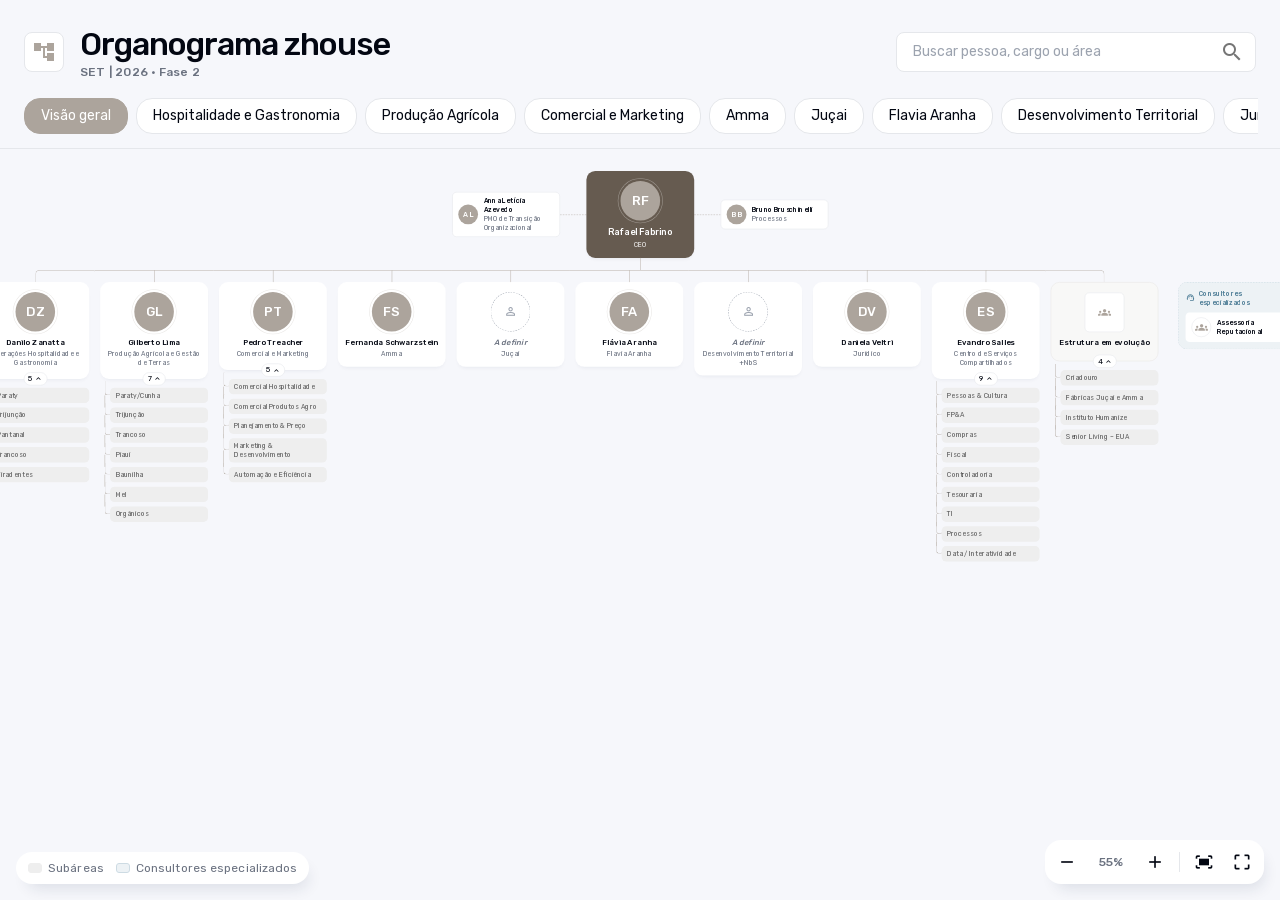
==== index.html @ 2b1d93f6 "Add files via upload" ====
<!doctype html>
<html lang="pt-BR">
<head>
  <meta charset="utf-8">
  <meta name="viewport" content="width=device-width, initial-scale=1">
  <title>Organograma zhouse</title>
  <link rel="preload" href="fonts/Rubik.woff2" as="font" type="font/woff2" crossorigin>
  <link rel="preload" href="fonts/MaterialIcons.woff2" as="font" type="font/woff2" crossorigin>
  <link rel="stylesheet" href="css/styles.css">
  <style>html, body { margin: 0; background: #F6F7FB; }</style>
</head>
<body>
  <main id="org-app" class="org-app" aria-label="Organograma zhouse"></main>
  <noscript><p style="padding:24px;font-family:sans-serif">Ative o JavaScript para visualizar o organograma.</p></noscript>
  <script src="js/data.js"></script>
  <script src="js/organograma.js"></script>
</body>
</html>
---- css/styles.css ----
/* Organograma zhouse — visual alinhado ao design system da intranet Conexão.
   Tudo escopado em .org-app para não vazar estilos quando embutido. */

@font-face { font-family: "Rubik"; font-style: normal; font-weight: 300 900; font-display: swap; src: url("../fonts/Rubik.woff2") format("woff2"); }
@font-face { font-family: "Material Icons"; font-style: normal; font-weight: 400; font-display: block; src: url("../fonts/MaterialIcons.woff2") format("woff2"); }

.org-app {
  --org-bg: #f6f7fb;
  --org-sand: #aca49c;
  --org-sand-soft: #f8f8f7;
  --org-sand-line: #eae8e6;
  --org-earth: #665b50;
  --org-earth-soft: #f3f2f1;
  --org-earth-line: #d9d6d3;
  --org-lake: #4e7d96;
  --org-lake-soft: #edf2f5;
  --org-lake-line: #cddbe3;
  --org-ink: #030712;
  --org-ink-2: #6b7280;
  --org-ink-3: #9ca3af;
  --org-muted: rgba(0, 0, 0, 0.6);
  --org-icon: rgba(0, 0, 0, 0.54);
  --org-border: #e5e7eb;
  --org-divider: #d9d9dd;
  --org-tile: #eeeeee;
  --org-line: #bdb6b0;
  --org-success: #16a34a;
  --org-success-bg: #f0fdf4;
  --org-shadow-card: rgba(24, 39, 75, 0.12) 0px 5px 10px -6px;
  --org-shadow-panel: rgba(24, 39, 75, 0.12) 5px 10px 15px -6px;
  --org-shadow-raised: rgba(24, 39, 75, 0.12) 0px 6px 14px 1px;
  --org-ease: cubic-bezier(0.4, 0, 0.2, 1);
  --org-card-w: 196px;
  --org-gap: 22px;

  box-sizing: border-box;
  display: flex;
  flex-direction: column;
  height: 100vh;
  min-height: 480px;
  background: var(--org-bg);
  color: var(--org-ink);
  font-family: "Rubik", ui-sans-serif, system-ui, sans-serif;
  font-size: 14px;
  line-height: 20px;
  letter-spacing: 0.1px;
  -webkit-font-smoothing: antialiased;
  overflow: hidden;
}
.org-app *, .org-app *::before, .org-app *::after { box-sizing: border-box; }
.org-app button { font: inherit; color: inherit; }
.org-app a { color: var(--org-lake); text-decoration: none; }
.org-app a:hover { color: var(--org-earth); }
.org-app :focus-visible { outline: 2px solid var(--org-lake); outline-offset: 2px; }

.org-icon {
  font-family: "Material Icons"; font-weight: normal; font-style: normal; font-size: 24px;
  line-height: 1; width: 1em; height: 1em; overflow: hidden; display: inline-block;
  text-transform: none; letter-spacing: normal; white-space: nowrap; direction: ltr;
  font-feature-settings: "liga"; -webkit-font-smoothing: antialiased; user-select: none; flex-shrink: 0;
}
.org-sr { position: absolute; width: 1px; height: 1px; padding: 0; margin: -1px; overflow: hidden; clip: rect(0 0 0 0); white-space: nowrap; border: 0; }

/* ---------- Topo ---------- */
.org-top { flex-shrink: 0; padding: 24px 24px 0; display: flex; flex-direction: column; gap: 16px; }
.org-titlebar { display: flex; align-items: center; justify-content: space-between; gap: 16px; flex-wrap: wrap; }
.org-title { display: flex; align-items: center; gap: 16px; min-width: 0; }
.org-title-badge { display: flex; align-items: center; justify-content: center; padding: 7px; background: #fff; border: 1px solid var(--org-border); border-radius: 8px; color: var(--org-sand); }
.org-title h1 { margin: 0; font-size: 32px; line-height: 40px; font-weight: 500; letter-spacing: -1px; color: var(--org-ink); }
.org-title p { margin: 0; font-size: 12px; line-height: 16px; font-weight: 500; letter-spacing: 0.2px; color: var(--org-ink-2); }

/* Busca */
.org-search { position: relative; width: 100%; max-width: 360px; }
.org-search-field { display: flex; align-items: center; height: 40px; padding: 0 6px 0 14px; background: #fff; border: 1px solid var(--org-border); border-radius: 8px; transition: border-color 150ms var(--org-ease); }
.org-search-field:hover, .org-search-field:focus-within { border-color: var(--org-sand); }
.org-search-field input { flex: 1; min-width: 0; border: 0; outline: 0; background: none; font: inherit; color: var(--org-ink); }
.org-search-field input::placeholder { color: var(--org-ink-3); }
.org-search-field .org-icon { color: var(--org-icon); padding: 5px; box-sizing: content-box; }
.org-results { position: absolute; z-index: 30; top: 44px; left: 0; right: 0; max-height: 320px; overflow-y: auto; margin: 0; padding: 6px; list-style: none; background: #fff; border-radius: 8px; box-shadow: var(--org-shadow-raised); }
.org-results[hidden] { display: none; }
.org-result { display: flex; align-items: center; gap: 10px; width: 100%; padding: 8px; border: 0; border-radius: 5px; background: none; text-align: left; cursor: pointer; }
.org-result:hover, .org-result[aria-selected="true"] { background: #f5f5f5; }
.org-result-text { min-width: 0; }
.org-result-text strong { display: block; font-weight: 500; overflow: hidden; text-overflow: ellipsis; white-space: nowrap; }
.org-result-text span { display: block; font-size: 12px; line-height: 16px; color: var(--org-ink-2); overflow: hidden; text-overflow: ellipsis; white-space: nowrap; }
.org-result-empty { padding: 10px; font-size: 12px; color: var(--org-ink-2); }

/* Abas */
.org-tabs { display: flex; gap: 8px; overflow-x: auto; padding: 2px 2px 14px; margin: 0 -2px; scrollbar-width: thin; }
.org-tab { flex-shrink: 0; height: 36px; padding: 0 16px; border: 1px solid var(--org-border); border-radius: 16px; background: #fff; color: var(--org-ink); font-size: 14px; font-weight: 500; line-height: 20px; cursor: pointer; white-space: nowrap; transition: background-color 250ms var(--org-ease), color 250ms var(--org-ease), border-color 250ms var(--org-ease); }
.org-tab:hover { color: var(--org-sand); border-color: var(--org-sand); }
.org-tab[aria-selected="true"] { background: var(--org-sand); border-color: var(--org-sand); color: #fff; }

/* ---------- Área do organograma ---------- */
.org-viewport { position: relative; flex: 1; min-height: 0; overflow: auto; border-top: 1px solid var(--org-border); cursor: grab; touch-action: pan-x pan-y; }
.org-viewport.is-panning { cursor: grabbing; user-select: none; }
.org-stage { position: relative; }
.org-canvas { position: absolute; top: 0; left: 0; display: block; width: max-content; padding: 40px 48px 96px; transform-origin: 0 0; }

.org-tools { position: absolute; z-index: 20; right: 16px; bottom: 16px; display: flex; align-items: center; gap: 2px; padding: 4px; background: #fff; border-radius: 16px; box-shadow: var(--org-shadow-panel); }
.org-tool { display: inline-flex; align-items: center; justify-content: center; width: 36px; height: 36px; border: 0; border-radius: 12px; background: transparent; color: var(--org-icon); cursor: pointer; transition: background-color 150ms var(--org-ease), color 150ms var(--org-ease); }
.org-tool:hover { background: #f5f5f5; color: var(--org-sand); }
.org-tool .org-icon { font-size: 20px; }
.org-zoom-label { min-width: 48px; text-align: center; font-size: 12px; line-height: 16px; font-weight: 500; color: var(--org-ink-2); }
.org-tool-sep { width: 1px; height: 20px; background: var(--org-border); margin: 0 4px; }

.org-legend { position: absolute; z-index: 20; left: 16px; bottom: 16px; display: flex; flex-wrap: nowrap; overflow: hidden; gap: 12px; padding: 8px 12px; background: #fff; border-radius: 16px; box-shadow: var(--org-shadow-panel); font-size: 12px; line-height: 16px; color: var(--org-ink-2); max-width: calc(100% - 260px); }
.org-legend span { display: inline-flex; align-items: center; gap: 6px; white-space: nowrap; }
.org-legend i { width: 14px; height: 10px; border-radius: 3px; border: 1px solid; }
.org-legend .is-transversal { background: var(--org-earth-soft); border-color: var(--org-earth-line); }
.org-legend .is-consultants { background: var(--org-lake-soft); border-color: var(--org-lake-line); }
.org-legend .is-interim { background: var(--org-success-bg); border-color: #bbf7d0; }
.org-legend .is-units { background: var(--org-tile); border-color: var(--org-tile); }

/* ---------- Árvore ---------- */
.org-tree { display: flex; justify-content: center; margin: 0; padding: 0; list-style: none; }
.org-row { position: relative; display: flex; justify-content: center; align-items: flex-start; margin: 0; padding: var(--org-gap) 0 0; list-style: none; }
.org-row::before { content: ""; position: absolute; top: 0; left: 50%; height: var(--org-gap); border-left: 1.5px solid var(--org-line); }
.org-row.no-line::before { display: none; }
.org-branch { position: relative; display: flex; flex-direction: column; align-items: center; padding: 0 10px; }
.org-row > .org-branch { padding-top: var(--org-gap); }
.org-row > .org-branch::before, .org-row > .org-branch::after { content: ""; position: absolute; top: 0; right: 50%; width: 50%; height: var(--org-gap); border-top: 1.5px solid var(--org-line); }
.org-row > .org-branch::after { right: auto; left: 50%; border-left: 1.5px solid var(--org-line); }
.org-row > .org-branch.is-first::before { border-top: 0; }
.org-row > .org-branch.is-first::after { border-top-left-radius: 8px; }
.org-row > .org-branch.is-last::after { border: 0; }
.org-row > .org-branch.is-last::before { border-right: 1.5px solid var(--org-line); border-top-right-radius: 8px; }
.org-row > .org-branch.is-only { padding-top: 0; }
.org-row > .org-branch.is-only::before, .org-row > .org-branch.is-only::after { display: none; }
.org-row > .org-branch.is-detached { padding-top: var(--org-gap); margin-left: 16px; }
.org-row > .org-branch.is-detached::before, .org-row > .org-branch.is-detached::after { display: none; }
.org-row > .org-branch.is-after::before, .org-row > .org-branch.is-after::after { display: none; } /* entre o último conectado e os destacados */

.org-node { position: relative; display: flex; flex-direction: column; width: var(--org-card-w); }
.org-branch.is-collapsed > .org-row, .org-branch.is-collapsed > .org-node > .org-stack { display: none; }

/* Linha lateral de staff (assessorias) */
.org-ceo-line { display: flex; align-items: center; }
.org-staff { display: flex; align-items: center; width: calc(var(--org-card-w) + 48px); }
.org-staff.is-left { justify-content: flex-end; }
.org-staff .org-mini { width: var(--org-card-w); }
.org-staff-link { flex: 1; min-width: 24px; border-top: 1.5px dashed var(--org-line); }

/* ---------- Cards ---------- */
.org-card {
  position: relative; display: flex; flex-direction: column; align-items: center; gap: 10px; width: 100%;
  padding: 18px 12px 16px; background: #fff; border: 0; border-radius: 16px; box-shadow: var(--org-shadow-card);
  text-align: center; transition: box-shadow 300ms var(--org-ease), transform 300ms var(--org-ease);
}
button.org-card, button.org-mini { cursor: pointer; }
button.org-card:hover { box-shadow: var(--org-shadow-raised); }
button.org-card:hover .org-name, button.org-mini:hover .org-name { color: var(--org-sand); }
.org-card .org-text { display: flex; flex-direction: column; gap: 2px; width: 100%; min-width: 0; }
.org-name { font-size: 14px; line-height: 20px; font-weight: 500; color: var(--org-ink); overflow-wrap: anywhere; transition: color 150ms var(--org-ease); }
.org-role { font-size: 12px; line-height: 16px; letter-spacing: 0.2px; color: var(--org-ink-2); overflow-wrap: anywhere; }
.org-card--ceo { background: var(--org-earth); }
.org-card--ceo .org-name { color: #fff; font-size: 16px; line-height: 24px; }
.org-card--ceo .org-role { color: rgba(255, 255, 255, 0.85); }
button.org-card--ceo:hover .org-name { color: #fff; }
.org-card--vacant .org-name, .org-mini--vacant .org-name { color: var(--org-ink-2); font-style: italic; }
.org-card--area { background: var(--org-sand-soft); box-shadow: none; border: 1px solid var(--org-sand-line); }

.org-tag { display: inline-flex; align-self: center; margin-top: 4px; padding: 2px 8px; border-radius: 20px; font-size: 12px; line-height: 16px; letter-spacing: 0.2px; background: var(--org-success-bg); color: #15803d; outline: 1px solid #bbf7d0; }
.org-mini .org-tag { align-self: flex-start; }

/* Foto */
.org-photo { position: relative; flex-shrink: 0; width: 72px; height: 72px; border-radius: 50%; overflow: hidden; background: var(--org-sand); color: #fff; display: flex; align-items: center; justify-content: center; font-weight: 500; font-size: 24px; letter-spacing: 0.5px; box-shadow: 0 0 0 4px #fff, 0 0 0 5px var(--org-sand-line); }
.org-card--ceo .org-photo { box-shadow: 0 0 0 4px var(--org-earth), 0 0 0 5px rgba(255,255,255,0.35); }
.org-photo img { position: absolute; inset: 0; width: 100%; height: 100%; object-fit: cover; display: block; }
.org-photo.is-vacant { background: #fff; color: var(--org-ink-3); border: 1.5px dashed var(--org-ink-3); box-shadow: none; }
.org-photo.is-entity, .org-photo.is-area { border-radius: 8px; background: #fff; color: var(--org-sand); border: 1px solid var(--org-border); box-shadow: none; }
.org-photo--sm { width: 36px; height: 36px; font-size: 13px; box-shadow: none; }
.org-photo--lg { width: 104px; height: 104px; font-size: 34px; }
.org-photo--sm.is-vacant, .org-photo--sm.is-entity, .org-photo--sm.is-area { border-radius: 50%; }
.org-photo--sm .org-icon { font-size: 18px; }
.org-photo.is-area .org-icon, .org-photo.is-entity .org-icon { font-size: 24px; }

/* Card compacto (pilhas e grupos) */
.org-mini { position: relative; display: flex; align-items: center; gap: 10px; width: 100%; padding: 8px 10px; background: #fff; border: 1px solid var(--org-border); border-radius: 8px; text-align: left; transition: border-color 150ms var(--org-ease), box-shadow 300ms var(--org-ease); }
button.org-mini:hover { border-color: var(--org-sand); box-shadow: var(--org-shadow-card); }
.org-mini .org-text { display: flex; flex-direction: column; min-width: 0; }
.org-mini .org-name { font-size: 12px; line-height: 16px; }
.org-mini .org-role { font-size: 12px; line-height: 16px; }

/* Pilha sob o card (subáreas e liderados empilhados) */
.org-stack { position: relative; display: flex; flex-direction: column; gap: 8px; margin: 12px 0 0; padding: 0 0 0 18px; list-style: none; }
.org-stack > li { position: relative; }
.org-stack > li::before { content: ""; position: absolute; left: -10px; top: -12px; width: 10px; height: calc(50% + 12px); border-left: 1.5px solid var(--org-line); border-bottom: 1.5px solid var(--org-line); border-bottom-left-radius: 6px; }
.org-stack > li + li::before { top: -8px; height: calc(50% + 8px); }
.org-stack > li:not(:last-child)::after { content: ""; position: absolute; left: -10px; top: 50%; bottom: -8px; border-left: 1.5px solid var(--org-line); }
.org-stack > li > .org-node { width: 100%; }
.org-stack .org-stack { margin-top: 8px; }
.org-unit { display: block; padding: 6px 10px; background: var(--org-tile); border-radius: 8px; font-size: 12px; line-height: 16px; letter-spacing: 0.2px; color: var(--org-muted); overflow-wrap: anywhere; }

/* Recolher/expandir */
.org-toggle { position: relative; z-index: 2; align-self: center; margin-top: -12px; display: inline-flex; align-items: center; gap: 2px; height: 24px; padding: 0 6px 0 8px; border: 1px solid var(--org-border); border-radius: 12px; background: #fff; color: var(--org-ink-2); font-size: 12px; line-height: 16px; font-weight: 500; cursor: pointer; transition: color 150ms var(--org-ease), border-color 150ms var(--org-ease); }
.org-toggle:hover { color: var(--org-sand); border-color: var(--org-sand); }
.org-toggle .org-icon { font-size: 16px; }
.org-node.has-toggle > .org-stack { margin-top: 4px; }
.org-node.has-toggle > .org-card { padding-bottom: 22px; }
.org-mini .org-text { flex: 1; }

/* Grupos (atuação transversal / consultores) */
.org-group { width: calc(var(--org-card-w) + 24px); padding: 12px; border-radius: 16px; border: 1px solid; display: flex; flex-direction: column; gap: 8px; }
.org-group-title { display: flex; align-items: center; gap: 6px; font-size: 12px; line-height: 16px; font-weight: 500; letter-spacing: 0.2px; padding: 0 2px 2px; }
.org-group-title .org-icon { font-size: 16px; }
.org-group--transversal { background: var(--org-earth-soft); border-color: var(--org-earth-line); }
.org-group--transversal .org-group-title { color: var(--org-earth); }
.org-group--consultants { background: var(--org-lake-soft); border-color: var(--org-lake-line); border-style: dashed; }
.org-group--consultants .org-group-title { color: var(--org-lake); }
.org-group .org-mini { border-color: transparent; }
.org-group .org-stack { margin-top: 8px; }

/* Destaque após busca */
.org-app .is-highlight { animation: org-pulse 1.6s var(--org-ease) 2; }
@keyframes org-pulse { 0%, 100% { box-shadow: 0 0 0 0 rgba(78,125,150,0); } 40% { box-shadow: 0 0 0 6px rgba(78,125,150,0.35); } }

/* ---------- Janela de detalhes ---------- */
.org-modal { position: fixed; inset: 0; z-index: 100; display: flex; align-items: center; justify-content: center; padding: 16px; }
.org-modal[hidden] { display: none; }
.org-modal-backdrop { position: absolute; inset: 0; background: rgba(37, 37, 37, 0.6); animation: org-fade 200ms var(--org-ease); }
.org-dialog { position: relative; width: 100%; max-width: 400px; max-height: calc(100% - 16px); overflow-y: auto; background: #fff; border-radius: 16px; box-shadow: var(--org-shadow-raised); animation: org-rise 250ms var(--org-ease); }
.org-dialog-head { display: flex; flex-direction: column; align-items: center; gap: 12px; padding: 32px 24px 20px; text-align: center; background: var(--org-bg); }
.org-dialog-head h2 { margin: 0; font-size: 20px; line-height: 32px; font-weight: 500; letter-spacing: -0.16px; }
.org-dialog-roles { display: flex; flex-direction: column; gap: 2px; margin-top: -8px; }
.org-dialog-roles span { font-size: 14px; line-height: 20px; color: var(--org-ink-2); }
.org-dialog-roles .org-chart-name { font-size: 12px; line-height: 16px; color: var(--org-lake); font-weight: 500; }
.org-close { position: absolute; top: 8px; right: 8px; display: inline-flex; padding: 8px; border: 0; border-radius: 50%; background: transparent; color: var(--org-icon); cursor: pointer; }
.org-close:hover { background: rgba(0, 0, 0, 0.04); }
.org-dialog-body { display: flex; flex-direction: column; gap: 16px; padding: 20px 24px 24px; }
.org-dialog-body p { margin: 0; }
.org-desc { font-size: 14px; line-height: 20px; color: var(--org-ink); }
.org-note { padding: 8px 12px; border-radius: 8px; background: var(--org-success-bg); color: #15803d; font-size: 12px; line-height: 16px; }
.org-contacts { display: flex; flex-direction: column; border-top: 1px solid var(--org-border); }
.org-contact { display: flex; align-items: center; gap: 12px; padding: 10px 0; border-bottom: 1px solid var(--org-divider); font-weight: 500; overflow-wrap: anywhere; }
.org-contact .org-icon { font-size: 20px; color: var(--org-sand); }
.org-empty { font-size: 12px; line-height: 16px; color: var(--org-ink-2); }
.org-also { display: flex; flex-direction: column; gap: 6px; }
.org-also-title { font-size: 12px; line-height: 16px; font-weight: 500; letter-spacing: 0.2px; color: var(--org-ink-2); }
.org-also button { display: flex; align-items: center; gap: 6px; padding: 0; border: 0; background: none; color: var(--org-lake); font-size: 14px; line-height: 20px; text-align: left; cursor: pointer; }
.org-also button:hover { color: var(--org-earth); }
.org-also .org-icon { font-size: 18px; }
.org-btn { display: inline-flex; align-items: center; justify-content: center; gap: 8px; min-width: 64px; height: 40px; padding: 6px 16px; border: 0; border-radius: 16px; background: var(--org-earth); color: #fff; font-size: 14px; line-height: 20px; font-weight: 500; cursor: pointer; transition: box-shadow 250ms var(--org-ease); }
.org-btn:active { box-shadow: rgba(0,0,0,0.2) 0px 3px 5px -1px, rgba(0,0,0,0.14) 0px 5px 8px 0px, rgba(0,0,0,0.12) 0px 1px 14px 0px; }
.org-btn .org-icon { font-size: 18px; }
@keyframes org-fade { from { opacity: 0; } }
@keyframes org-rise { from { opacity: 0; transform: translateY(12px); } }

/* ---------- Responsivo ---------- */
@media (max-width: 900px) {
  .org-top { padding: 16px 16px 0; gap: 12px; }
  .org-title h1 { font-size: 20px; line-height: 32px; letter-spacing: -0.16px; }
  .org-search { max-width: none; }
  .org-legend { display: none; }
}
@media (max-width: 560px) {
  .org-modal { align-items: flex-end; padding: 0; }
  .org-dialog { max-width: none; max-height: 88%; border-radius: 16px 16px 0 0; }
  .org-tools { right: 8px; bottom: 8px; }
}
@media (prefers-reduced-motion: reduce) {
  .org-app *, .org-app *::before, .org-app *::after { animation: none !important; transition: none !important; }
}
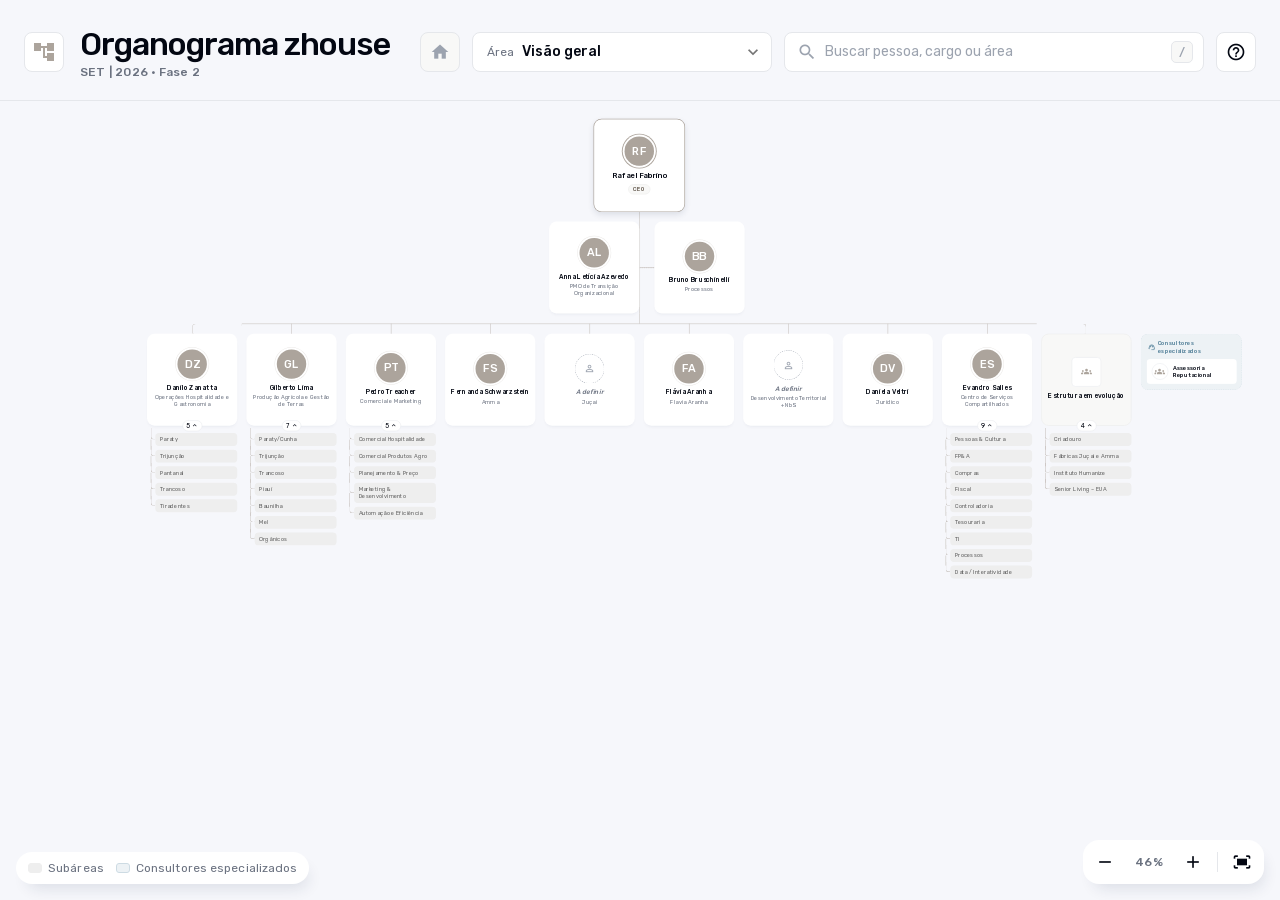
==== commit 88b66bb9: "Add files via upload" ====
--- a/index.html
+++ b/index.html
@@ -6,6 +6,15 @@
   <title>Organograma zhouse</title>
   <link rel="preload" href="fonts/Rubik.woff2" as="font" type="font/woff2" crossorigin>
   <link rel="preload" href="fonts/MaterialIcons.woff2" as="font" type="font/woff2" crossorigin>
+  <script>
+    // Celular abre a versão mobile automaticamente, a menos que a pessoa tenha escolhido ver o organograma completo
+    (function () {
+      var phone = window.matchMedia && matchMedia('(pointer: coarse)').matches && Math.min(screen.width, screen.height) <= 600;
+      window.ORG_IS_PHONE = !!phone;
+      var pref = null; try { pref = sessionStorage.getItem('org-view'); } catch (e) {}
+      if (phone && pref !== 'full') location.replace('mobile.html' + location.hash);
+    })();
+  </script>
   <link rel="stylesheet" href="css/styles.css">
   <style>html, body { margin: 0; background: #F6F7FB; }</style>
 </head>
--- a/css/styles.css
+++ b/css/styles.css
@@ -31,6 +31,7 @@
   --org-shadow-raised: rgba(24, 39, 75, 0.12) 0px 6px 14px 1px;
   --org-ease: cubic-bezier(0.4, 0, 0.2, 1);
   --org-card-w: 196px;
+  --org-card-h: 200px;
   --org-gap: 22px;
 
   box-sizing: border-box;
@@ -62,21 +63,54 @@
 .org-sr { position: absolute; width: 1px; height: 1px; padding: 0; margin: -1px; overflow: hidden; clip: rect(0 0 0 0); white-space: nowrap; border: 0; }
 
 /* ---------- Topo ---------- */
-.org-top { flex-shrink: 0; padding: 24px 24px 0; display: flex; flex-direction: column; gap: 16px; }
+.org-top { flex-shrink: 0; padding: 24px 24px 20px; display: flex; flex-direction: column; gap: 16px; }
 .org-titlebar { display: flex; align-items: center; justify-content: space-between; gap: 16px; flex-wrap: wrap; }
 .org-title { display: flex; align-items: center; gap: 16px; min-width: 0; }
 .org-title-badge { display: flex; align-items: center; justify-content: center; padding: 7px; background: #fff; border: 1px solid var(--org-border); border-radius: 8px; color: var(--org-sand); }
 .org-title h1 { margin: 0; font-size: 32px; line-height: 40px; font-weight: 500; letter-spacing: -1px; color: var(--org-ink); }
 .org-title p { margin: 0; font-size: 12px; line-height: 16px; font-weight: 500; letter-spacing: 0.2px; color: var(--org-ink-2); }
 
+.org-controls { display: flex; align-items: center; gap: 12px; flex: 1 1 520px; justify-content: flex-end; flex-wrap: wrap; min-width: 0; }
+
+/* Seletor de área */
+.org-picker { position: relative; flex: 0 1 300px; min-width: 220px; }
+.org-picker-btn { display: flex; align-items: center; gap: 8px; width: 100%; height: 40px; padding: 0 8px 0 14px; background: #fff; border: 1px solid var(--org-border); border-radius: 8px; cursor: pointer; text-align: left; transition: border-color 150ms var(--org-ease); }
+.org-picker-btn:hover, .org-picker-btn[aria-expanded="true"] { border-color: var(--org-sand); }
+.org-picker-lbl { font-size: 12px; line-height: 16px; color: var(--org-ink-2); }
+.org-picker-val { flex: 1; min-width: 0; font-weight: 500; white-space: nowrap; overflow: hidden; text-overflow: ellipsis; }
+.org-picker-btn .org-icon { color: var(--org-icon); font-size: 20px; transition: transform 200ms var(--org-ease); }
+.org-picker-btn[aria-expanded="true"] .org-icon { transform: rotate(180deg); }
+.org-menu { position: absolute; z-index: 40; top: 44px; left: 0; display: flex; flex-direction: column; gap: 1px; width: 100%; max-height: calc(100vh - 110px); overflow-y: auto; margin: 0; padding: 6px; list-style: none; background: #fff; border-radius: 8px; box-shadow: var(--org-shadow-raised); }
+.org-menu[hidden] { display: none; }
+.org-menu-first { padding-bottom: 4px; margin-bottom: 4px; border-bottom: 1px solid var(--org-border); }
+.org-menu-item { display: flex; align-items: center; gap: 10px; width: 100%; padding: 6px 8px; border: 0; border-radius: 5px; background: none; text-align: left; cursor: pointer; }
+.org-menu-item:hover, .org-menu-item:focus-visible { background: #f5f5f5; outline: 0; }
+.org-menu-item[aria-selected="true"] { background: var(--org-sand-soft); }
+.org-menu-item .org-result-text { flex: 1; }
+.org-menu-item .org-result-text strong, .org-menu-item .org-result-text span { white-space: normal; overflow: visible; }
+.org-menu-item .org-photo--sm, .org-menu-ic { width: 32px; height: 32px; font-size: 12px; }
+.org-menu-ic { flex-shrink: 0; display: inline-flex; align-items: center; justify-content: center; width: 36px; height: 36px; border-radius: 50%; background: var(--org-sand-soft); color: var(--org-sand); }
+.org-menu-ic .org-icon { font-size: 18px; }
+.org-menu-check { display: inline-flex; color: var(--org-sand); visibility: hidden; }
+.org-menu-check .org-icon { font-size: 18px; }
+.org-menu-item[aria-selected="true"] .org-menu-check { visibility: visible; }
+
 /* Busca */
-.org-search { position: relative; width: 100%; max-width: 360px; }
-.org-search-field { display: flex; align-items: center; height: 40px; padding: 0 6px 0 14px; background: #fff; border: 1px solid var(--org-border); border-radius: 8px; transition: border-color 150ms var(--org-ease); }
+.org-search { position: relative; flex: 1 1 280px; max-width: 420px; min-width: 0; }
+.org-search-field { display: flex; align-items: center; gap: 2px; height: 40px; padding: 0 6px 0 8px; background: #fff; border: 1px solid var(--org-border); border-radius: 8px; transition: border-color 150ms var(--org-ease); }
 .org-search-field:hover, .org-search-field:focus-within { border-color: var(--org-sand); }
 .org-search-field input { flex: 1; min-width: 0; border: 0; outline: 0; background: none; font: inherit; color: var(--org-ink); }
 .org-search-field input::placeholder { color: var(--org-ink-3); }
-.org-search-field .org-icon { color: var(--org-icon); padding: 5px; box-sizing: content-box; }
-.org-results { position: absolute; z-index: 30; top: 44px; left: 0; right: 0; max-height: 320px; overflow-y: auto; margin: 0; padding: 6px; list-style: none; background: #fff; border-radius: 8px; box-shadow: var(--org-shadow-raised); }
+.org-search-field .org-icon { color: var(--org-ink-3); padding: 4px; box-sizing: content-box; font-size: 20px; }
+.org-kbd { display: inline-flex; align-items: center; justify-content: center; min-width: 22px; height: 22px; margin-right: 4px; padding: 0 6px; border: 1px solid var(--org-border); border-radius: 5px; font: 500 12px/16px "Rubik", sans-serif; color: var(--org-ink-3); background: var(--org-sand-soft); }
+.org-kbd[hidden], .org-search-field:focus-within .org-kbd { display: none; }
+.org-search-clear { display: inline-flex; padding: 0; border: 0; border-radius: 50%; background: none; cursor: pointer; }
+.org-search-clear[hidden] { display: none; }
+.org-search-clear:hover .org-icon { color: var(--org-ink); }
+.org-search-field input::-webkit-search-cancel-button { display: none; }
+.org-result-text { flex: 1; }
+.org-result-area { flex-shrink: 0; max-width: 40%; padding: 2px 8px; border-radius: 20px; background: var(--org-sand-soft); border: 1px solid var(--org-sand-line); font-size: 12px; line-height: 16px; color: var(--org-earth); white-space: nowrap; overflow: hidden; text-overflow: ellipsis; }
+.org-results { position: absolute; z-index: 30; top: 44px; left: 0; right: 0; max-height: 360px; overflow-y: auto; margin: 0; padding: 6px; list-style: none; background: #fff; border-radius: 8px; box-shadow: var(--org-shadow-raised); }
 .org-results[hidden] { display: none; }
 .org-result { display: flex; align-items: center; gap: 10px; width: 100%; padding: 8px; border: 0; border-radius: 5px; background: none; text-align: left; cursor: pointer; }
 .org-result:hover, .org-result[aria-selected="true"] { background: #f5f5f5; }
@@ -85,12 +119,6 @@
 .org-result-text span { display: block; font-size: 12px; line-height: 16px; color: var(--org-ink-2); overflow: hidden; text-overflow: ellipsis; white-space: nowrap; }
 .org-result-empty { padding: 10px; font-size: 12px; color: var(--org-ink-2); }
 
-/* Abas */
-.org-tabs { display: flex; gap: 8px; overflow-x: auto; padding: 2px 2px 14px; margin: 0 -2px; scrollbar-width: thin; }
-.org-tab { flex-shrink: 0; height: 36px; padding: 0 16px; border: 1px solid var(--org-border); border-radius: 16px; background: #fff; color: var(--org-ink); font-size: 14px; font-weight: 500; line-height: 20px; cursor: pointer; white-space: nowrap; transition: background-color 250ms var(--org-ease), color 250ms var(--org-ease), border-color 250ms var(--org-ease); }
-.org-tab:hover { color: var(--org-sand); border-color: var(--org-sand); }
-.org-tab[aria-selected="true"] { background: var(--org-sand); border-color: var(--org-sand); color: #fff; }
-
 /* ---------- Área do organograma ---------- */
 .org-viewport { position: relative; flex: 1; min-height: 0; overflow: auto; border-top: 1px solid var(--org-border); cursor: grab; touch-action: pan-x pan-y; }
 .org-viewport.is-panning { cursor: grabbing; user-select: none; }
@@ -110,41 +138,58 @@
 .org-legend .is-transversal { background: var(--org-earth-soft); border-color: var(--org-earth-line); }
 .org-legend .is-consultants { background: var(--org-lake-soft); border-color: var(--org-lake-line); }
 .org-legend .is-interim { background: var(--org-success-bg); border-color: #bbf7d0; }
+.org-legend .is-matrix { background: #fff; border: 1.5px dashed var(--org-line); }
 .org-legend .is-units { background: var(--org-tile); border-color: var(--org-tile); }
 
 /* ---------- Árvore ---------- */
 .org-tree { display: flex; justify-content: center; margin: 0; padding: 0; list-style: none; }
-.org-row { position: relative; display: flex; justify-content: center; align-items: flex-start; margin: 0; padding: var(--org-gap) 0 0; list-style: none; }
-.org-row::before { content: ""; position: absolute; top: 0; left: 50%; height: var(--org-gap); border-left: 1.5px solid var(--org-line); }
+.org-row { position: relative; display: grid; grid-template-columns: 1fr auto 1fr; align-items: start; margin: 0; padding: var(--org-gap) 0 0; }
+.org-row::before { content: ""; position: absolute; top: 0; left: calc(50% + var(--drop-dx, 0px)); height: var(--org-gap); border-left: 1.5px solid var(--org-line); }
 .org-row.no-line::before { display: none; }
+.org-row-main { display: flex; justify-content: center; align-items: flex-start; margin: 0; padding: 0; list-style: none; }
+.org-row-side { display: flex; align-items: flex-start; gap: 20px; margin: 0; padding: 0 0 0 10px; list-style: none; } /* mesmo espaçamento do fluxo: 10px do ramo + 10px = 20px */
+.org-row-side:empty { padding: 0; }
 .org-branch { position: relative; display: flex; flex-direction: column; align-items: center; padding: 0 10px; }
-.org-row > .org-branch { padding-top: var(--org-gap); }
-.org-row > .org-branch::before, .org-row > .org-branch::after { content: ""; position: absolute; top: 0; right: 50%; width: 50%; height: var(--org-gap); border-top: 1.5px solid var(--org-line); }
-.org-row > .org-branch::after { right: auto; left: 50%; border-left: 1.5px solid var(--org-line); }
-.org-row > .org-branch.is-first::before { border-top: 0; }
-.org-row > .org-branch.is-first::after { border-top-left-radius: 8px; }
-.org-row > .org-branch.is-last::after { border: 0; }
-.org-row > .org-branch.is-last::before { border-right: 1.5px solid var(--org-line); border-top-right-radius: 8px; }
-.org-row > .org-branch.is-only { padding-top: 0; }
-.org-row > .org-branch.is-only::before, .org-row > .org-branch.is-only::after { display: none; }
-.org-row > .org-branch.is-detached { padding-top: var(--org-gap); margin-left: 16px; }
-.org-row > .org-branch.is-detached::before, .org-row > .org-branch.is-detached::after { display: none; }
-.org-row > .org-branch.is-after::before, .org-row > .org-branch.is-after::after { display: none; } /* entre o último conectado e os destacados */
+.org-row-main > .org-branch { padding-top: var(--org-gap); }
+.org-row-main > .org-branch::before, .org-row-main > .org-branch::after { content: ""; position: absolute; top: 0; right: 50%; width: 50%; height: var(--org-gap); border-top: 1.5px solid var(--org-line); }
+.org-row-main > .org-branch::after { right: auto; left: 50%; border-left: 1.5px solid var(--org-line); }
+.org-row-main > .org-branch.is-first::before { border-top: 0; }
+.org-row-main > .org-branch.is-first::after { border-top-left-radius: 8px; }
+.org-row-main > .org-branch.is-last::after { border: 0; }
+.org-row-main > .org-branch.is-last::before { border-right: 1.5px solid var(--org-line); border-top-right-radius: 8px; }
+.org-row-main > .org-branch.is-only { padding-top: 0; }
+.org-row-main > .org-branch.is-only::before, .org-row-main > .org-branch.is-only::after { display: none; }
+.org-row-side > .org-branch { padding: var(--org-gap) 0 0; }
 
 .org-node { position: relative; display: flex; flex-direction: column; width: var(--org-card-w); }
-.org-branch.is-collapsed > .org-row, .org-branch.is-collapsed > .org-node > .org-stack { display: none; }
-
-/* Linha lateral de staff (assessorias) */
-.org-ceo-line { display: flex; align-items: center; }
-.org-staff { display: flex; align-items: center; width: calc(var(--org-card-w) + 48px); }
-.org-staff.is-left { justify-content: flex-end; }
-.org-staff .org-mini { width: var(--org-card-w); }
-.org-staff-link { flex: 1; min-width: 24px; border-top: 1.5px dashed var(--org-line); }
+.org-branch.is-collapsed > .org-row, .org-branch.is-collapsed > .org-node > .org-stack, .org-branch.is-collapsed > .org-head > .org-node > .org-stack { display: none; }
+.org-links { position: absolute; top: 0; left: 0; overflow: visible; pointer-events: none; }
+.org-links path { fill: none; stroke: var(--org-line); stroke-width: 1.5; }
+
+/* Laterais: gestão matricial (esq.), aside (dir.) e assessorias do CEO */
+.org-head, .org-staffrow { display: grid; grid-template-columns: 1fr auto 1fr; align-items: start; }
+.org-side { display: flex; flex-direction: column; justify-content: center; gap: 8px; min-height: var(--org-card-h); }
+.org-side.is-left { align-items: flex-end; }
+.org-side.is-right { align-items: flex-start; }
+.org-side-item { display: flex; align-items: center; }
+.org-side-link { flex: 0 0 32px; border-top: 1.5px solid var(--org-line); }
+.org-side-link.is-dashed { border-top-style: dashed; }
+.org-side-item > .org-card, .org-side-item > .org-matrix { flex-shrink: 0; }
+.org-side-item > .org-card { width: var(--org-card-w); }
+.org-staffrow { padding: 0; }
+.org-staffrow .org-side { padding: var(--org-gap) 0 0; }
+.org-trunk { align-self: stretch; width: 0; border-left: 1.5px solid var(--org-line); }
+.org-staffrow + .org-row { padding-top: var(--org-gap); }
+.org-matrix { position: relative; display: flex; flex-direction: column; gap: 8px; width: 166px; padding-right: 16px; }
+.org-matrix .org-unit { position: relative; }
+.org-matrix .org-unit::after { content: ""; position: absolute; top: 50%; right: -16px; width: 16px; border-top: 1.5px dashed var(--org-line); }
+.org-matrix::after { content: ""; position: absolute; right: 0; top: 14px; bottom: 14px; border-right: 1.5px dashed var(--org-line); }
+.org-unit.is-matrix { background: #fff; border: 1.5px dashed var(--org-line); color: var(--org-ink); }
 
 /* ---------- Cards ---------- */
 .org-card {
-  position: relative; display: flex; flex-direction: column; align-items: center; gap: 10px; width: 100%;
-  padding: 18px 12px 16px; background: #fff; border: 0; border-radius: 16px; box-shadow: var(--org-shadow-card);
+  position: relative; display: flex; flex-direction: column; align-items: center; justify-content: center; gap: 10px; width: 100%;
+  height: var(--org-card-h); overflow: hidden; padding: 16px 12px; background: #fff; border: 0; border-radius: 16px; box-shadow: var(--org-shadow-card);
   text-align: center; transition: box-shadow 300ms var(--org-ease), transform 300ms var(--org-ease);
 }
 button.org-card, button.org-mini { cursor: pointer; }
@@ -153,10 +198,10 @@
 .org-card .org-text { display: flex; flex-direction: column; gap: 2px; width: 100%; min-width: 0; }
 .org-name { font-size: 14px; line-height: 20px; font-weight: 500; color: var(--org-ink); overflow-wrap: anywhere; transition: color 150ms var(--org-ease); }
 .org-role { font-size: 12px; line-height: 16px; letter-spacing: 0.2px; color: var(--org-ink-2); overflow-wrap: anywhere; }
-.org-card--ceo { background: var(--org-earth); }
-.org-card--ceo .org-name { color: #fff; font-size: 16px; line-height: 24px; }
-.org-card--ceo .org-role { color: rgba(255, 255, 255, 0.85); }
-button.org-card--ceo:hover .org-name { color: #fff; }
+.org-card--ceo { background: #fff; box-shadow: 0 0 0 1.5px var(--org-sand), var(--org-shadow-raised); }
+.org-card--ceo .org-name { font-size: 16px; line-height: 24px; }
+.org-card--ceo .org-role { display: inline-block; align-self: center; width: auto; margin-top: 4px; padding: 2px 10px; border-radius: 20px; background: var(--org-sand-soft); border: 1px solid var(--org-sand-line); color: var(--org-earth); font-weight: 500; }
+button.org-card--ceo:hover { box-shadow: 0 0 0 1.5px var(--org-sand), var(--org-shadow-raised); }
 .org-card--vacant .org-name, .org-mini--vacant .org-name { color: var(--org-ink-2); font-style: italic; }
 .org-card--area { background: var(--org-sand-soft); box-shadow: none; border: 1px solid var(--org-sand-line); }
 
@@ -164,8 +209,8 @@
 .org-mini .org-tag { align-self: flex-start; }
 
 /* Foto */
-.org-photo { position: relative; flex-shrink: 0; width: 72px; height: 72px; border-radius: 50%; overflow: hidden; background: var(--org-sand); color: #fff; display: flex; align-items: center; justify-content: center; font-weight: 500; font-size: 24px; letter-spacing: 0.5px; box-shadow: 0 0 0 4px #fff, 0 0 0 5px var(--org-sand-line); }
-.org-card--ceo .org-photo { box-shadow: 0 0 0 4px var(--org-earth), 0 0 0 5px rgba(255,255,255,0.35); }
+.org-photo { position: relative; flex-shrink: 0; width: 64px; height: 64px; border-radius: 50%; overflow: hidden; background: var(--org-sand); color: #fff; display: flex; align-items: center; justify-content: center; font-weight: 500; font-size: 24px; letter-spacing: 0.5px; box-shadow: 0 0 0 4px #fff, 0 0 0 5px var(--org-sand-line); }
+.org-card--ceo .org-photo { box-shadow: 0 0 0 4px #fff, 0 0 0 6px var(--org-sand); }
 .org-photo img { position: absolute; inset: 0; width: 100%; height: 100%; object-fit: cover; display: block; }
 .org-photo.is-vacant { background: #fff; color: var(--org-ink-3); border: 1.5px dashed var(--org-ink-3); box-shadow: none; }
 .org-photo.is-entity, .org-photo.is-area { border-radius: 8px; background: #fff; color: var(--org-sand); border: 1px solid var(--org-border); box-shadow: none; }
@@ -197,7 +242,9 @@
 .org-toggle:hover { color: var(--org-sand); border-color: var(--org-sand); }
 .org-toggle .org-icon { font-size: 16px; }
 .org-node.has-toggle > .org-stack { margin-top: 4px; }
-.org-node.has-toggle > .org-card { padding-bottom: 22px; }
+.org-node.has-toggle > .org-card { padding-bottom: 20px; }
+.org-card .org-name { display: -webkit-box; -webkit-box-orient: vertical; -webkit-line-clamp: 3; overflow: hidden; }
+.org-card .org-role { display: -webkit-box; -webkit-box-orient: vertical; -webkit-line-clamp: 3; overflow: hidden; }
 .org-mini .org-text { flex: 1; }
 
 /* Grupos (atuação transversal / consultores) */
@@ -212,6 +259,43 @@
 .org-group .org-stack { margin-top: 8px; }
 
 /* Destaque após busca */
+.org-dim { position: absolute; inset: 0; z-index: 5; background: rgba(246, 247, 251, 0.6); opacity: 0; pointer-events: none; transition: opacity 700ms var(--org-ease); }
+.org-dim.is-on { opacity: 1; transition-duration: 300ms; }
+.org-app .is-spot { position: relative; z-index: 6; }
+.org-app .org-card, .org-app .org-mini { transition: box-shadow 500ms var(--org-ease), transform 500ms var(--org-ease), border-color 150ms var(--org-ease); }
+
+/* Botões de ícone (início / ajuda) */
+.org-icon-btn { flex-shrink: 0; display: inline-flex; align-items: center; justify-content: center; width: 40px; height: 40px; padding: 0; background: #fff; border: 1px solid var(--org-border); border-radius: 8px; color: var(--org-icon); cursor: pointer; transition: border-color 150ms var(--org-ease), color 150ms var(--org-ease); }
+.org-icon-btn:hover:not(:disabled), .org-icon-btn[aria-expanded="true"] { border-color: var(--org-sand); color: var(--org-sand); }
+.org-icon-btn:disabled { cursor: default; color: var(--org-ink-3); background: var(--org-sand-soft); }
+.org-icon-btn .org-icon { font-size: 20px; }
+.org-help { position: relative; flex-shrink: 0; }
+.org-help-panel { position: absolute; z-index: 40; top: 44px; right: 0; width: min(340px, calc(100vw - 48px)); display: flex; flex-direction: column; gap: 14px; padding: 16px; background: #fff; border-radius: 16px; box-shadow: var(--org-shadow-raised); }
+.org-help-panel[hidden] { display: none; }
+.org-help-panel p { margin: 0; }
+.org-help-head { display: flex; align-items: center; gap: 12px; }
+.org-help-badge { flex-shrink: 0; display: inline-flex; align-items: center; justify-content: center; width: 40px; height: 40px; border-radius: 50%; background: var(--org-sand-soft); color: var(--org-sand); }
+.org-help-badge .org-icon { font-size: 22px; }
+.org-help-title { display: block; font-size: 16px; line-height: 24px; font-weight: 500; }
+.org-help-updated { display: block; font-size: 12px; line-height: 16px; color: var(--org-ink-2); }
+.org-help-about { font-size: 14px; line-height: 20px; color: var(--org-ink-2); }
+.org-tip { display: flex; flex-direction: column; gap: 12px; padding: 14px; border-radius: 12px; background: var(--org-sand-soft); }
+.org-tip-top { display: flex; justify-content: space-between; align-items: center; }
+.org-tip-label { font-size: 12px; line-height: 16px; font-weight: 500; letter-spacing: 0.4px; text-transform: uppercase; color: var(--org-earth); }
+.org-tip-count { font-size: 12px; line-height: 16px; color: var(--org-ink-2); }
+.org-tip-body { display: flex; align-items: flex-start; gap: 12px; min-height: 64px; }
+.org-tip-ic { flex-shrink: 0; display: inline-flex; align-items: center; justify-content: center; width: 40px; height: 40px; border-radius: 12px; background: #fff; color: var(--org-sand); box-shadow: var(--org-shadow-card); }
+.org-tip-ic .org-icon { font-size: 22px; }
+.org-tip-title { display: block; font-size: 14px; line-height: 20px; font-weight: 500; }
+.org-tip-text { font-size: 12px; line-height: 16px; color: var(--org-ink-2); }
+.org-tip-foot { display: flex; align-items: center; justify-content: space-between; }
+.org-tip-nav { display: inline-flex; align-items: center; justify-content: center; width: 32px; height: 32px; padding: 0; border: 0; border-radius: 50%; background: #fff; color: var(--org-icon); cursor: pointer; }
+.org-tip-nav:hover { color: var(--org-sand); }
+.org-tip-nav .org-icon { font-size: 20px; }
+.org-tip-dots { display: flex; gap: 6px; }
+.org-tip-dot { width: 6px; height: 6px; padding: 0; border: 0; border-radius: 3px; background: var(--org-sand-line); cursor: pointer; transition: width 250ms var(--org-ease), background-color 250ms var(--org-ease); }
+.org-tip-dot[aria-selected="true"] { width: 18px; background: var(--org-sand); }
+@media (max-width: 640px) { .org-controls { flex-basis: 100%; } .org-picker, .org-search { flex: 1 1 100%; max-width: none; } }
 .org-app .is-highlight { animation: org-pulse 1.6s var(--org-ease) 2; }
 @keyframes org-pulse { 0%, 100% { box-shadow: 0 0 0 0 rgba(78,125,150,0); } 40% { box-shadow: 0 0 0 6px rgba(78,125,150,0.35); } }
 
@@ -220,7 +304,7 @@
 .org-modal[hidden] { display: none; }
 .org-modal-backdrop { position: absolute; inset: 0; background: rgba(37, 37, 37, 0.6); animation: org-fade 200ms var(--org-ease); }
 .org-dialog { position: relative; width: 100%; max-width: 400px; max-height: calc(100% - 16px); overflow-y: auto; background: #fff; border-radius: 16px; box-shadow: var(--org-shadow-raised); animation: org-rise 250ms var(--org-ease); }
-.org-dialog-head { display: flex; flex-direction: column; align-items: center; gap: 12px; padding: 32px 24px 20px; text-align: center; background: var(--org-bg); }
+.org-dialog-head { display: flex; flex-direction: column; align-items: center; gap: 12px; padding: 32px 24px 20px; text-align: center; background: var(--org-sand-soft); }
 .org-dialog-head h2 { margin: 0; font-size: 20px; line-height: 32px; font-weight: 500; letter-spacing: -0.16px; }
 .org-dialog-roles { display: flex; flex-direction: column; gap: 2px; margin-top: -8px; }
 .org-dialog-roles span { font-size: 14px; line-height: 20px; color: var(--org-ink-2); }
@@ -229,20 +313,30 @@
 .org-close:hover { background: rgba(0, 0, 0, 0.04); }
 .org-dialog-body { display: flex; flex-direction: column; gap: 16px; padding: 20px 24px 24px; }
 .org-dialog-body p { margin: 0; }
-.org-desc { font-size: 14px; line-height: 20px; color: var(--org-ink); }
+.org-desc { font-size: 14px; line-height: 20px; color: var(--org-ink); text-align: center; }
 .org-note { padding: 8px 12px; border-radius: 8px; background: var(--org-success-bg); color: #15803d; font-size: 12px; line-height: 16px; }
-.org-contacts { display: flex; flex-direction: column; border-top: 1px solid var(--org-border); }
-.org-contact { display: flex; align-items: center; gap: 12px; padding: 10px 0; border-bottom: 1px solid var(--org-divider); font-weight: 500; overflow-wrap: anywhere; }
-.org-contact .org-icon { font-size: 20px; color: var(--org-sand); }
-.org-empty { font-size: 12px; line-height: 16px; color: var(--org-ink-2); }
-.org-also { display: flex; flex-direction: column; gap: 6px; }
+.org-contacts { display: flex; flex-direction: column; gap: 8px; }
+.org-contact { display: flex; align-items: center; gap: 12px; padding: 10px 12px; border-radius: 12px; background: var(--org-sand-soft); color: var(--org-ink); text-decoration: none; transition: background 200ms var(--org-ease); }
+.org-contact:hover { background: var(--org-tile); }
+.org-contact-ic { flex: none; display: inline-flex; align-items: center; justify-content: center; width: 36px; height: 36px; border-radius: 50%; background: #fff; color: var(--org-sand); }
+.org-contact-ic .org-icon { font-size: 20px; }
+.org-contact-txt { display: flex; flex-direction: column; min-width: 0; text-align: left; }
+.org-contact-lbl { font-size: 12px; line-height: 16px; color: var(--org-ink-2); }
+.org-contact-val { font-size: 14px; line-height: 20px; font-weight: 500; overflow-wrap: anywhere; }
+.org-contact:hover .org-contact-val { color: var(--org-earth); }
+.org-empty { font-size: 12px; line-height: 16px; color: var(--org-ink-2); text-align: center; }
+.org-also { display: flex; flex-direction: column; align-items: center; gap: 4px; text-align: center; }
 .org-also-title { font-size: 12px; line-height: 16px; font-weight: 500; letter-spacing: 0.2px; color: var(--org-ink-2); }
-.org-also button { display: flex; align-items: center; gap: 6px; padding: 0; border: 0; background: none; color: var(--org-lake); font-size: 14px; line-height: 20px; text-align: left; cursor: pointer; }
-.org-also button:hover { color: var(--org-earth); }
-.org-also .org-icon { font-size: 18px; }
+.org-also button { padding: 0; border: 0; background: none; color: var(--org-lake); font-size: 14px; line-height: 20px; text-align: center; text-decoration: underline; text-underline-offset: 3px; text-decoration-color: rgba(0,0,0,0.2); cursor: pointer; font-family: inherit; }
+.org-also button:hover { color: var(--org-earth); text-decoration-color: currentColor; }
 .org-btn { display: inline-flex; align-items: center; justify-content: center; gap: 8px; min-width: 64px; height: 40px; padding: 6px 16px; border: 0; border-radius: 16px; background: var(--org-earth); color: #fff; font-size: 14px; line-height: 20px; font-weight: 500; cursor: pointer; transition: box-shadow 250ms var(--org-ease); }
 .org-btn:active { box-shadow: rgba(0,0,0,0.2) 0px 3px 5px -1px, rgba(0,0,0,0.14) 0px 5px 8px 0px, rgba(0,0,0,0.12) 0px 1px 14px 0px; }
 .org-btn .org-icon { font-size: 18px; }
+.org-app .org-btn { color: #fff; font-size: 14px; line-height: 20px; }
+.org-app .org-btn--sm { font-size: 12px; line-height: 16px; letter-spacing: 0.2px; }
+.org-btn--sm { height: auto; min-width: 0; padding: 2px 6px 2px 10px; gap: 2px; border-radius: 20px; font-size: 12px; line-height: 16px; letter-spacing: 0.2px; background: var(--org-sand); }
+.org-btn--sm .org-icon { font-size: 14px; }
+.org-btn--sm:hover { background: var(--org-sand-dark, #8a837d); }
 @keyframes org-fade { from { opacity: 0; } }
 @keyframes org-rise { from { opacity: 0; transform: translateY(12px); } }
 
@@ -261,3 +355,30 @@
 @media (prefers-reduced-motion: reduce) {
   .org-app *, .org-app *::before, .org-app *::after { animation: none !important; transition: none !important; }
 }
+
+.org-help-link { display: flex; align-items: center; justify-content: center; gap: 6px; height: 40px; border-radius: 8px; border: 1px solid var(--org-border); font-size: 14px; font-weight: 500; color: var(--org-ink) !important; }
+.org-help-link:hover { border-color: var(--org-sand); }
+.org-help-link .org-icon { font-size: 18px; color: var(--org-sand); }
+.org-mobile-pill { position: absolute; z-index: 25; left: 50%; top: 12px; transform: translateX(-50%); display: inline-flex; align-items: center; gap: 6px; height: 40px; padding: 0 16px; border-radius: 20px; background: var(--org-earth); color: #fff !important; font-size: 14px; font-weight: 500; box-shadow: var(--org-shadow-raised); white-space: nowrap; }
+.org-mobile-pill .org-icon { font-size: 18px; }
+
+/* Celular vendo o formato de fluxo: topo igual ao da versão celular */
+@media (max-width: 640px) {
+  .org-top { padding: 12px 16px 12px; gap: 0; }
+  .org-titlebar { display: grid; grid-template-columns: 44px minmax(0, 1fr) 44px; grid-template-areas: "title title help" "home picker picker" "search search search"; gap: 10px 8px; }
+  .org-controls { display: contents; }
+  .org-title { grid-area: title; gap: 0; }
+  .org-title-badge { display: none; }
+  .org-title h1 { font-size: 20px; line-height: 28px; letter-spacing: -0.4px; }
+  .org-controls > .org-icon-btn { grid-area: home; }
+  .org-picker { grid-area: picker; min-width: 0; }
+  .org-search { grid-area: search; max-width: none; }
+  .org-help { grid-area: help; }
+  .org-icon-btn, .org-picker-btn, .org-search-field { width: 100%; height: 44px; border-radius: 12px; }
+  .org-help .org-icon-btn { width: 44px; }
+  .org-search-field input { font-size: 16px; }
+  .org-kbd { display: none; }
+  .org-menu { top: 50px; border-radius: 12px; }
+  .org-results { top: 50px; }
+  .org-help-panel { top: 50px; right: 0; }
+}
